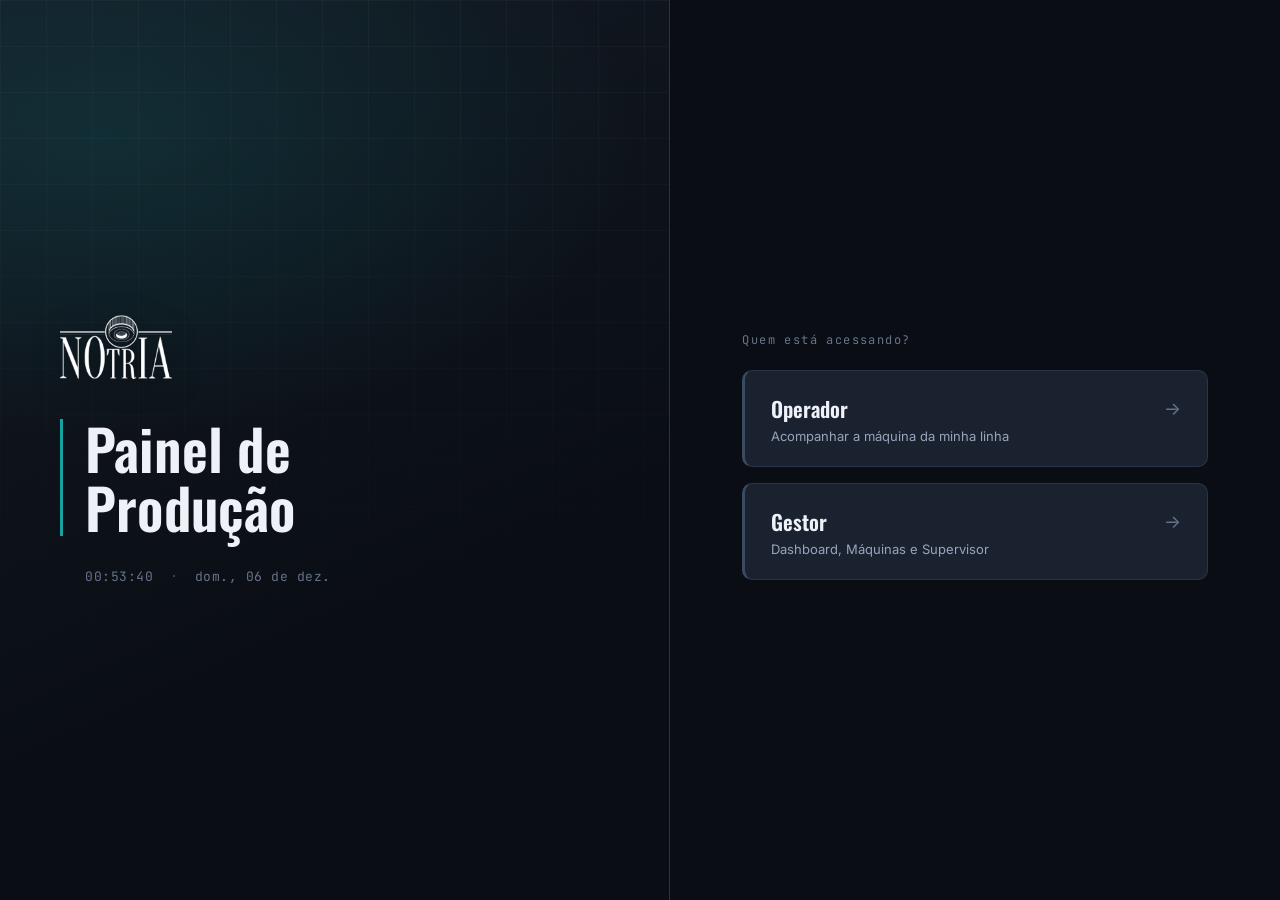
==== index.html @ 94415c43 "Add files via upload" ====
<!DOCTYPE html>
<html lang="pt-BR">
<head>
  <meta charset="UTF-8">
  <meta name="viewport" content="width=device-width, initial-scale=1.0">
  <title>Painel de Produção</title>
  <meta http-equiv="refresh" content="0; url=index/index.html">
  <link rel="canonical" href="index/index.html">
  <style>
    html, body {
      height: 100%;
      margin: 0;
      background: #0a0e14;
      color: #eef2f8;
      font-family: -apple-system, BlinkMacSystemFont, "Segoe UI", Roboto, sans-serif;
      display: flex;
      align-items: center;
      justify-content: center;
    }
    a { color: #17a2a0; }
  </style>
  <script>window.location.replace("index/index.html");</script>
</head>
<body>
  <p>Abrindo o painel… se não redirecionar sozinho, <a href="index/index.html">clique aqui</a>.</p>
</body>
</html>
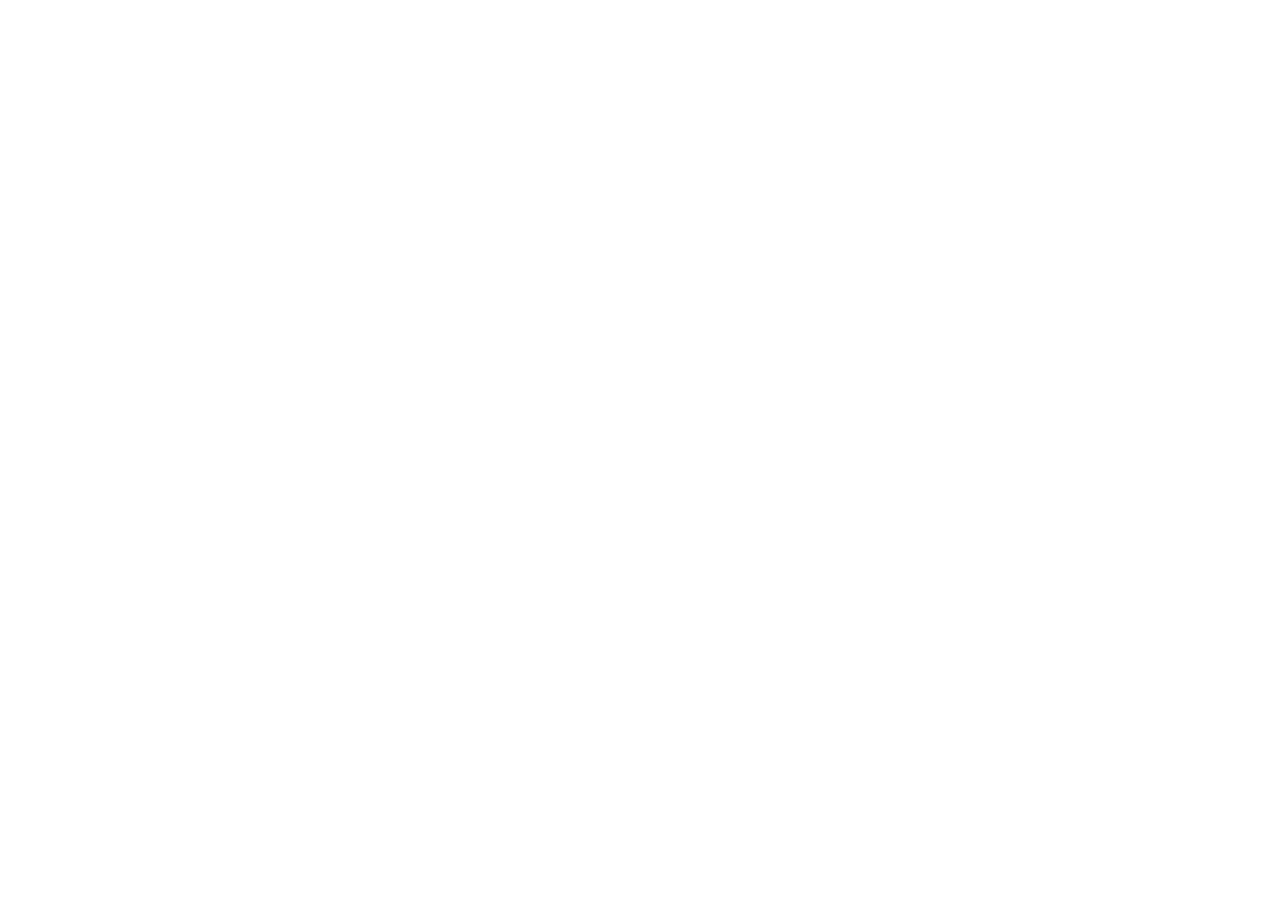
==== commit 97a882ce: "Add files via upload" ====
--- a/index.html
+++ b/index.html
@@ -1,27 +1,51 @@
-<!DOCTYPE html>
+<!doctype html>
 <html lang="pt-BR">
 <head>
-  <meta charset="UTF-8">
-  <meta name="viewport" content="width=device-width, initial-scale=1.0">
-  <title>Painel de Produção</title>
-  <meta http-equiv="refresh" content="0; url=index/index.html">
-  <link rel="canonical" href="index/index.html">
+  <meta charset="utf-8">
+  <meta name="viewport" content="width=device-width, initial-scale=1">
+  <title>Painel de Produção — Notria</title>
+  <script>
+    // =================================================================
+    // ENDEREÇO DO PAINEL NA REDE DA FÁBRICA
+    // Se o IP do PC do painel mudar, troque SÓ esta linha.
+    // =================================================================
+    var PAINEL_ENDERECO = "http://192.168.0.113:3000";
+
+    // Leva pra MESMA tela no PC do painel: um link antigo como
+    // .../Projeto_nvs02/gestor/gestor.html abre .../gestor/gestor.html
+    (function () {
+      var partes = location.pathname.split("/").filter(Boolean);
+      // no GitHub Pages o 1º pedaço é o nome do repositório
+      if (/github\.io$/i.test(location.hostname) && partes.length) partes.shift();
+      var resto = partes.join("/");
+      if (resto === "" || resto === "index.html" || resto === "404.html") resto = "";
+      var destino = PAINEL_ENDERECO.replace(/\/$/, "") + "/" + resto + location.search + location.hash;
+      window.__destino = destino;
+      location.replace(destino);
+    })();
+  </script>
   <style>
-    html, body {
-      height: 100%;
-      margin: 0;
-      background: #0a0e14;
-      color: #eef2f8;
-      font-family: -apple-system, BlinkMacSystemFont, "Segoe UI", Roboto, sans-serif;
-      display: flex;
-      align-items: center;
-      justify-content: center;
-    }
-    a { color: #17a2a0; }
+    :root { --fundo: #0b0f17; --cartao: #161d2b; --texto: #e6ebf2; --suave: #8b97a8; --destaque: #19b3a6; }
+    * { box-sizing: border-box; }
+    body { margin: 0; min-height: 100vh; display: grid; place-items: center; padding: 16px;
+           background: var(--fundo); color: var(--texto); font-family: system-ui, "Segoe UI", Arial, sans-serif; }
+    .cartao { max-width: 460px; width: 100%; background: var(--cartao); border-radius: 14px; padding: 28px; text-align: center; }
+    h1 { font-size: 20px; margin: 0 0 8px; }
+    p { color: var(--suave); line-height: 1.5; margin: 0 0 18px; font-size: 15px; }
+    a.botao { display: inline-block; background: var(--destaque); color: #fff; text-decoration: none;
+              padding: 12px 22px; border-radius: 10px; font-weight: 600; }
+    small { display: block; margin-top: 18px; color: var(--suave); font-size: 12px; }
   </style>
-  <script>window.location.replace("index/index.html");</script>
 </head>
 <body>
-  <p>Abrindo o painel… se não redirecionar sozinho, <a href="index/index.html">clique aqui</a>.</p>
+  <div class="cartao">
+    <h1>Abrindo o Painel de Produção…</h1>
+    <p>Se a página não abrir em alguns segundos, confira se você está conectado na <strong>rede da fábrica</strong> e clique no botão abaixo.</p>
+    <a class="botao" id="link" href="http://192.168.0.113:3000">Abrir o painel</a>
+    <small>O painel só funciona dentro da rede da fábrica.</small>
+  </div>
+  <script>
+    if (window.__destino) document.getElementById("link").href = window.__destino;
+  </script>
 </body>
 </html>
